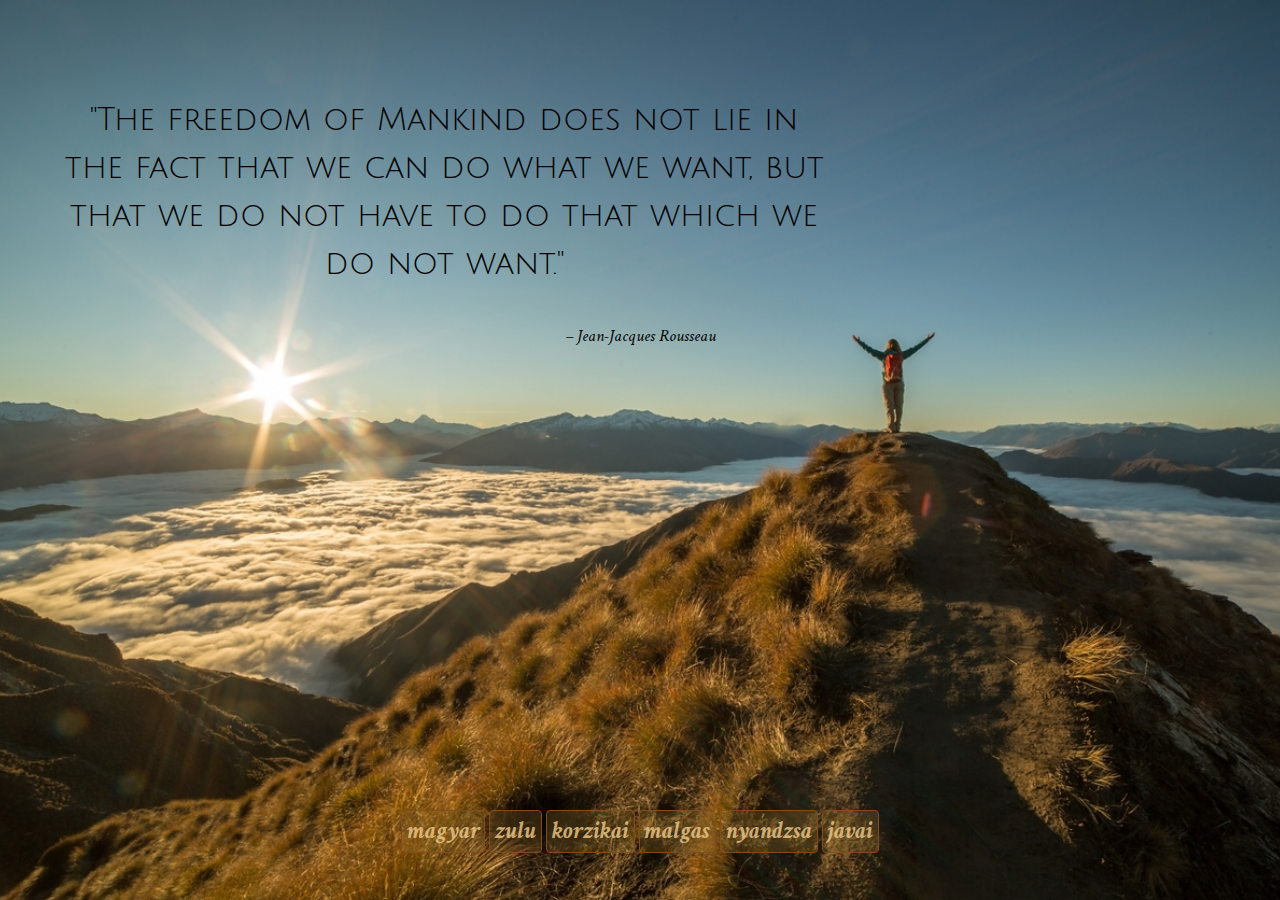
==== index.html @ 7b3e004c "add base file structure" ====
<!DOCTYPE html>
<html lang="hu">
  <head>
    <meta charset="utf-8">
    <meta name="viewport" content="width=device-width initial-scale=1">
    <link rel="stylesheet" type="text/css" href="main.css">
    <link href="https://fonts.googleapis.com/css?family=Crimson+Text%7CJulius+Sans+One" rel="stylesheet">
    <title>Freedom</title>
  </head>
  <body>
    <header class="cover">
      <div class="wrapper">
        <p class="quote">"The freedom of Mankind does not lie in the fact that we can do what we want, but that we do not have to do that which we do not want."</p>
        <p class="author"><small>– Jean-Jacques Rousseau</small></p>
        <div class="section">
          <a href="magyar.html" class="btn btn-magyar" target="_blank">magyar</a>
          <a href="zulu.html" class="btn btn-zulu" target="_blank">zulu</a>
          <a href="korzikai.html" class="btn btn-korzikai" target="_blank">korzikai</a>
          <a href="malgas.html" class="btn btn-malgas" target="_blank">malgas</a>
          <a href="nyandzsa.html" class="btn btn-nyandzsa" target="_blank">nyandzsa</a>
          <a href="javai.html" class="btn btn-javai" target="_blank">javai</a>
        </div>
      </div>
    </header>
  </body>
</html>
---- main.css ----
html,
body {
  margin: 0;
  padding: 0;
  font-size: 100%;
  line-height: 1.5;
}

body {
  width: 100%;
  height: 100vh;
  background: url('assets/freedom.jpg') no-repeat center;
  background-size: cover;
}

.cover{
  width: 100vw;
  height: 100vh;
}

.wrapper {
  position: relative;
  padding-top: 2rem;
  width: 90%;
  margin: 0 auto;
  text-align: center;
  min-height: 100vh;
}

.quote {
  font-family: 'Julius Sans One', sans-serif;
  font-size: 1.5rem;
}

.author {
  font-family: 'Crimson Text', serif;
  font-size: 1.25rem;
  font-style: italic;
}

/* ==== GENERAL STYLES ==== */

* {
  box-sizing: border-box;
}

.section {
  position: absolute;
  bottom: 0;
  left: 0;
  padding: 1rem;
  margin: 1rem auto;
  width: 90vw;
  height: 20vh;
}

/* ==== BUTTONS ==== */

.btn {
  display: inline-block;
  background-color: hsla(40, 56%, 35%, .3);
  text-decoration: none;
  text-align: center;
  font-family: 'Crimson Text', serif;
  font-size: 1.25rem;
  color: hsla(39, 78%, 75%, .8);
  font-weight: bold;
  font-style: italic;
  white-space: nowrap;
  vertical-align: middle;
  padding: 0.15rem 0.3rem;
  border: 1px solid transparent;
  border-radius: 4px;
  border-color: rgb(127, 77, 31);
  margin-bottom: 2.5rem;
}

.btn:hover {
  background-color: hsla(38, 85%, 41%, .5);
  border-color: rgb(153, 77, 0);
}

@media (min-width: 768px) {
  .wrapper{
    padding-top: 4rem;
  }
  .quote {
    font-size: 2rem;
  }
  .btn {
    font-size: 1.5rem;
  }
  .section {
  height: 10vh;
  }
}

@media (min-width: 1025px) {
  .quote {
    font-size: 2rem;
    max-width: 66%;
  }
}
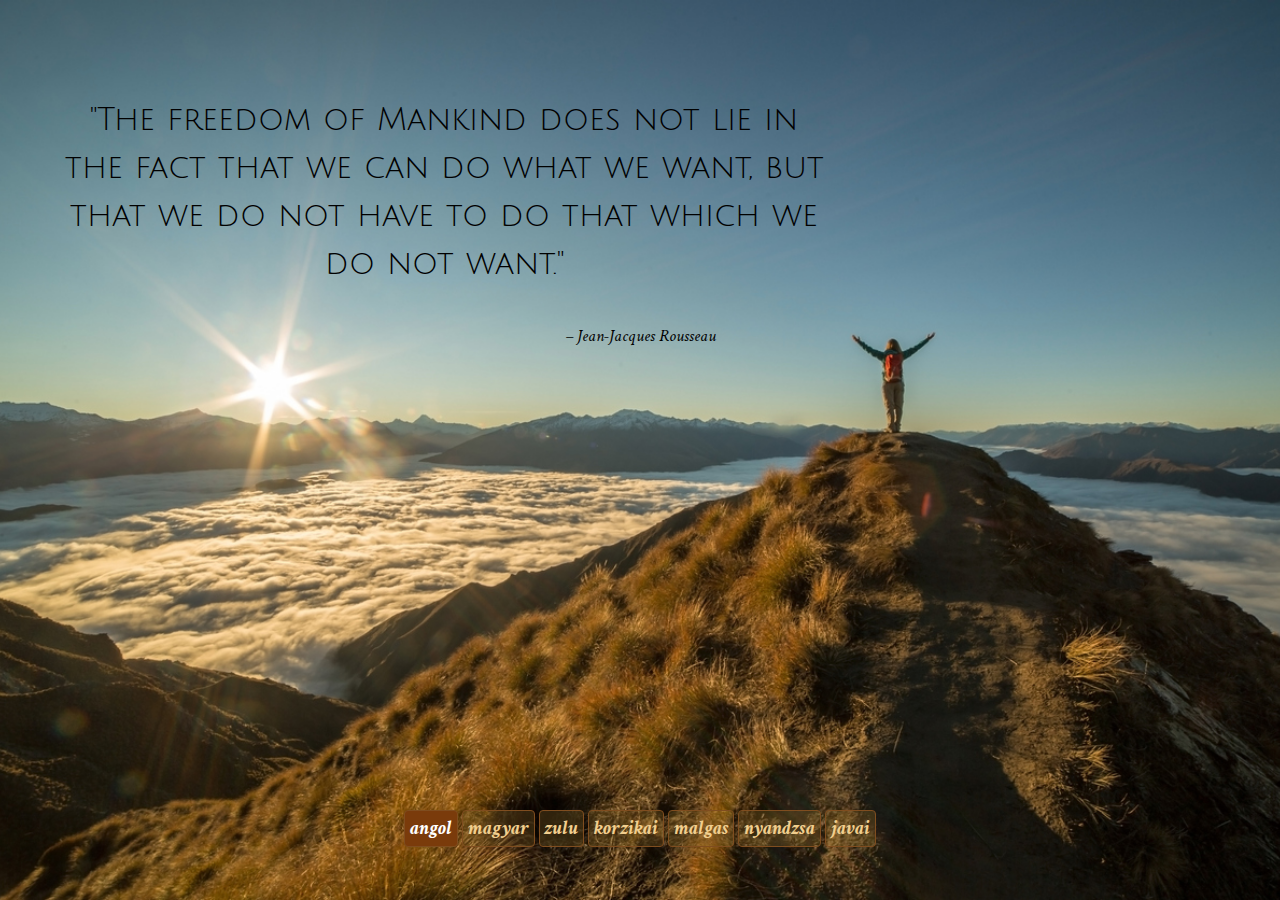
==== commit bcb2cfe4: "kisebb simítások" ====
--- a/index.html
+++ b/index.html
@@ -12,15 +12,16 @@
       <div class="wrapper">
         <p class="quote">"The freedom of Mankind does not lie in the fact that we can do what we want, but that we do not have to do that which we do not want."</p>
         <p class="author"><small>– Jean-Jacques Rousseau</small></p>
-        <div class="section">
-          <a href="magyar.html" class="btn btn-magyar" target="_blank">magyar</a>
-          <a href="zulu.html" class="btn btn-zulu" target="_blank">zulu</a>
-          <a href="korzikai.html" class="btn btn-korzikai" target="_blank">korzikai</a>
-          <a href="malgas.html" class="btn btn-malgas" target="_blank">malgas</a>
-          <a href="nyandzsa.html" class="btn btn-nyandzsa" target="_blank">nyandzsa</a>
-          <a href="javai.html" class="btn btn-javai" target="_blank">javai</a>
+        <div class="section">          
+          <a class="active" href="index.html" href="#" class="btn btn-angol" target="_blank">angol</a>
+          <a href="magyar.html" href="#" class="btn btn-magyar" target="_blank">magyar</a>
+          <a href="zulu.html" href="#" class="btn btn-zulu" target="_blank">zulu</a>
+          <a href="korzikai.html" href="#" class="btn btn-korzikai" target="_blank">korzikai</a>
+          <a href="malgas.html" href="#" class="btn btn-malgas" target="_blank">malgas</a>
+          <a href="nyandzsa.html" href="#" class="btn btn-nyandzsa" target="_blank">nyandzsa</a>
+          <a href="javai.html" href="#" class="btn btn-javai" target="_blank">javai</a>                    
         </div>
-      </div>
+      </div>     
     </header>
   </body>
 </html>--- a/main.css
+++ b/main.css
@@ -56,14 +56,14 @@
 
 /* ==== BUTTONS ==== */
 
-.btn {
+.btn, .section a {
   display: inline-block;
   background-color: hsla(40, 56%, 35%, .3);
   text-decoration: none;
   text-align: center;
   font-family: 'Crimson Text', serif;
   font-size: 1.25rem;
-  color: hsla(39, 78%, 75%, .8);
+  color: hsla(39, 78%, 75%, 1);
   font-weight: bold;
   font-style: italic;
   white-space: nowrap;
@@ -76,8 +76,19 @@
 }
 
 .btn:hover {
-  background-color: hsla(38, 85%, 41%, .5);
+  background-color: hsla(39, 78%, 75%, 1);
   border-color: rgb(153, 77, 0);
+  color: hsla(40, 56%, 35%, 1);
+  transition: background-color .6s ease-in-out;
+}
+
+.section a.active {
+  background-color: rgba(122, 59, 11, 1);
+  color: white;
+}
+
+.section a:hover:not (.active) {
+  background-color: #ddd;
 }
 
 @media (min-width: 768px) {
